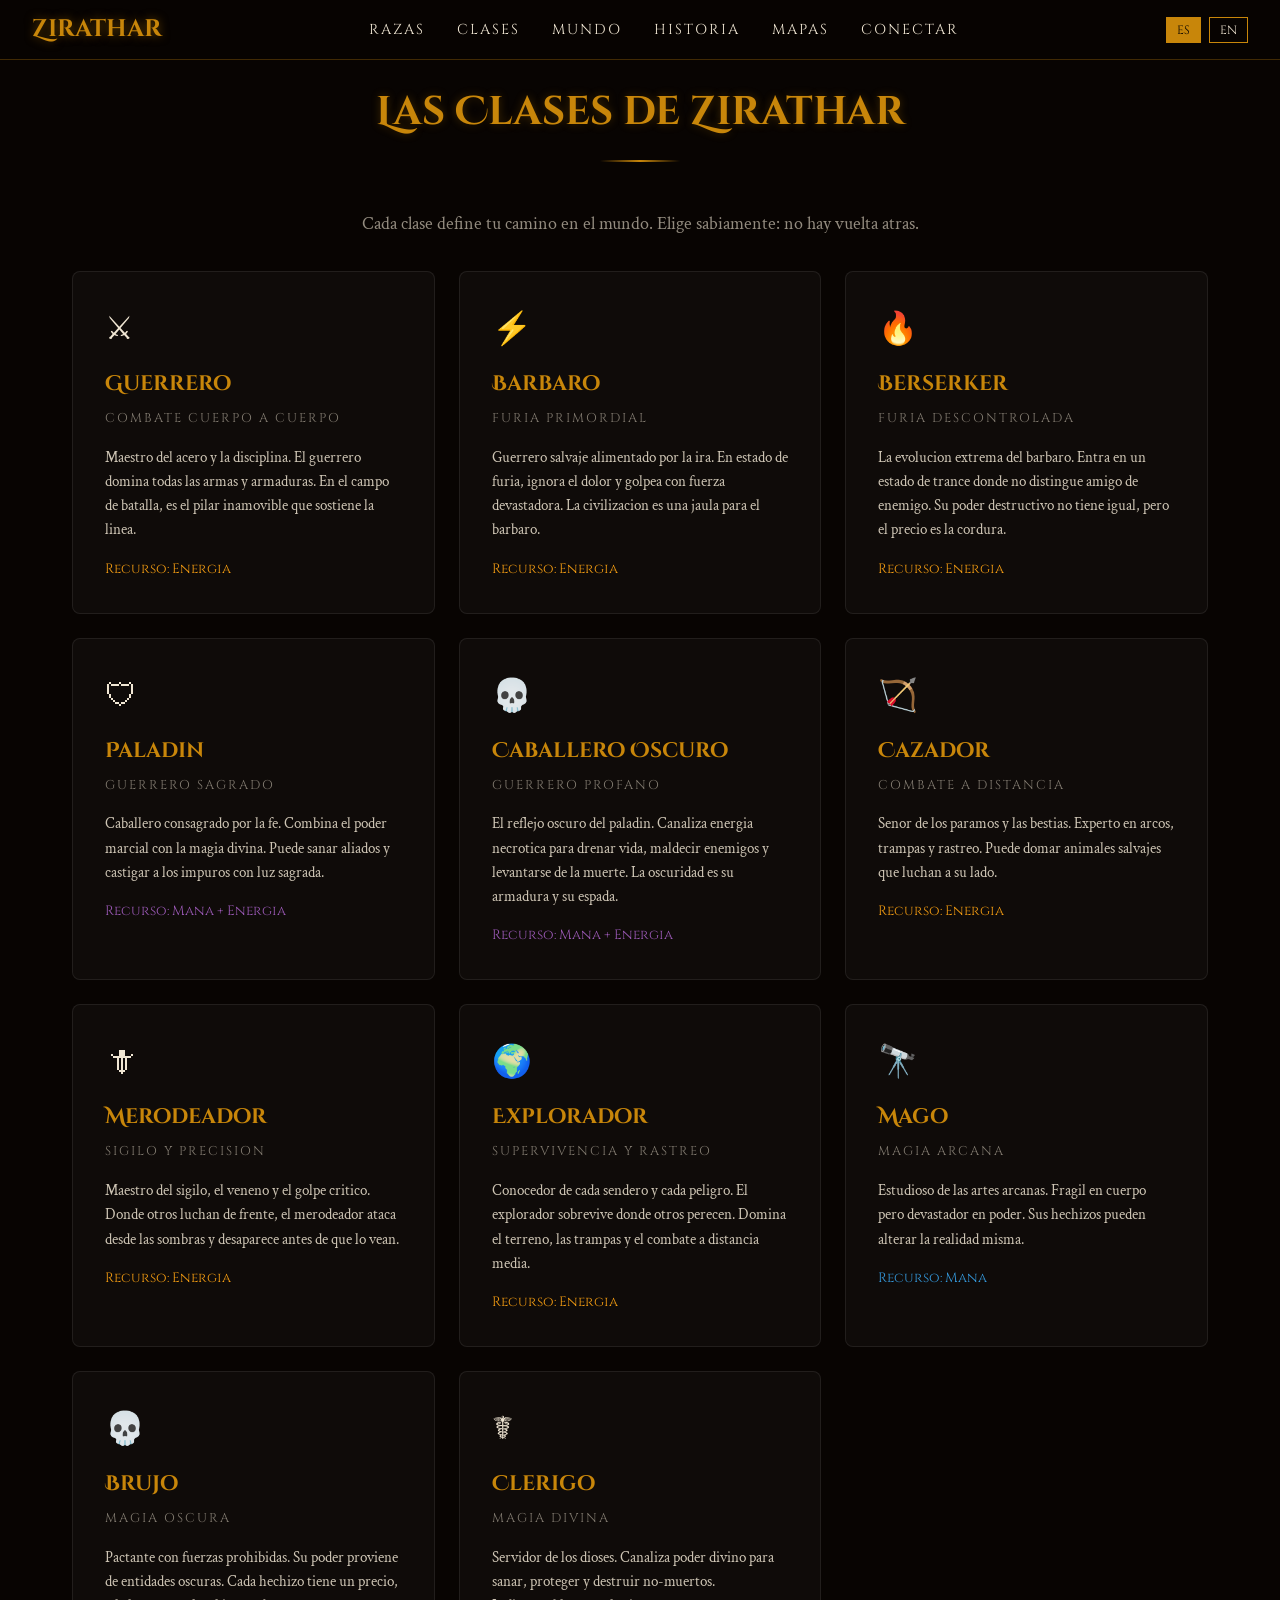
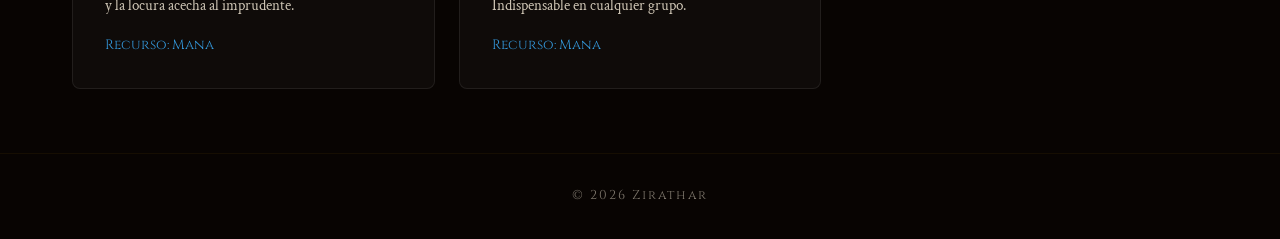
==== clases.html @ bd50918d "DioDem 6.4 — Web de Zirathar: mapas, historia, razas, clases, mundo" ====
<!DOCTYPE html>
<html lang="es">
<head>
  <meta charset="UTF-8">
  <meta name="viewport" content="width=device-width, initial-scale=1.0">
  <title>Clases — Zirathar</title>
  <link rel="stylesheet" href="css/estilos.css">
  <style>
    .clases-grid { display: grid; grid-template-columns: repeat(auto-fit, minmax(280px, 1fr)); gap: 1.5rem; max-width: 1200px; margin: 0 auto; padding: 0 2rem; }
    .clase-card { background: rgba(255,255,255,0.03); border: 1px solid rgba(255,255,255,0.08); border-radius: 8px; padding: 2rem; transition: all 0.4s; opacity:0; transform: translateY(30px); }
    .clase-card.visible { opacity:1; transform: translateY(0); }
    .clase-card:hover { transform: translateY(-5px); box-shadow: 0 8px 25px rgba(0,0,0,0.4); }
    .clase-icon { font-size: 2rem; margin-bottom: 0.8rem; display: block; }
    .clase-name { font-family: 'Cinzel Decorative', serif; font-size: 1.3rem; color: var(--dorado); margin-bottom: 0.5rem; }
    .clase-tipo { font-family: 'Cinzel', serif; font-size: 0.8rem; text-transform: uppercase; letter-spacing: 2px; opacity: 0.5; margin-bottom: 1rem; }
    .clase-desc { font-size: 0.95rem; opacity: 0.85; line-height: 1.6; }
    .clase-recurso { margin-top: 1rem; font-family: 'Cinzel', serif; font-size: 0.85rem; }
    .recurso-mana { color: #3498db; }
    .recurso-energia { color: #f39c12; }
    .recurso-ambos { color: #9b59b6; }
    .page-header { padding-top: 80px; text-align: center; padding-bottom: 2rem; }
  </style>
</head>
<body>
  <nav class="nav">
    <a href="index.html" class="nav-logo">Zirathar</a>
    <ul class="nav-links">
      <li><a href="razas.html">Razas</a></li>
      <li><a href="clases.html">Clases</a></li>
      <li><a href="mundo.html">Mundo</a></li>
      <li><a href="historia.html">Historia</a></li>
      <li><a href="mapas.html">Mapas</a></li>
      <li><a href="conectar.html">Conectar</a></li>
    </ul>
    <div class="lang-toggle">
      <button class="lang-btn active" id="lang-es">ES</button>
      <button class="lang-btn" id="lang-en">EN</button>
    </div>
  </nav>

  <div class="page-header">
    <h1 class="section-title">Las Clases de Zirathar</h1>
    <div class="section-line"></div>
    <p style="opacity:0.6; max-width:600px; margin:0 auto;">Cada clase define tu camino en el mundo. Elige sabiamente: no hay vuelta atras.</p>
  </div>

  <div class="clases-grid">
    <div class="clase-card reveal">
      <span class="clase-icon">&#9876;</span>
      <h3 class="clase-name">Guerrero</h3>
      <p class="clase-tipo">Combate cuerpo a cuerpo</p>
      <p class="clase-desc">Maestro del acero y la disciplina. El guerrero domina todas las armas y armaduras. En el campo de batalla, es el pilar inamovible que sostiene la linea.</p>
      <p class="clase-recurso recurso-energia">Recurso: Energia</p>
    </div>
    <div class="clase-card reveal">
      <span class="clase-icon">&#9889;</span>
      <h3 class="clase-name">Barbaro</h3>
      <p class="clase-tipo">Furia primordial</p>
      <p class="clase-desc">Guerrero salvaje alimentado por la ira. En estado de furia, ignora el dolor y golpea con fuerza devastadora. La civilizacion es una jaula para el barbaro.</p>
      <p class="clase-recurso recurso-energia">Recurso: Energia</p>
    </div>
    <div class="clase-card reveal">
      <span class="clase-icon">&#128293;</span>
      <h3 class="clase-name">Berserker</h3>
      <p class="clase-tipo">Furia descontrolada</p>
      <p class="clase-desc">La evolucion extrema del barbaro. Entra en un estado de trance donde no distingue amigo de enemigo. Su poder destructivo no tiene igual, pero el precio es la cordura.</p>
      <p class="clase-recurso recurso-energia">Recurso: Energia</p>
    </div>
    <div class="clase-card reveal">
      <span class="clase-icon">&#128737;</span>
      <h3 class="clase-name">Paladin</h3>
      <p class="clase-tipo">Guerrero sagrado</p>
      <p class="clase-desc">Caballero consagrado por la fe. Combina el poder marcial con la magia divina. Puede sanar aliados y castigar a los impuros con luz sagrada.</p>
      <p class="clase-recurso recurso-ambos">Recurso: Mana + Energia</p>
    </div>
    <div class="clase-card reveal">
      <span class="clase-icon">&#128128;</span>
      <h3 class="clase-name">Caballero Oscuro</h3>
      <p class="clase-tipo">Guerrero profano</p>
      <p class="clase-desc">El reflejo oscuro del paladin. Canaliza energia necrotica para drenar vida, maldecir enemigos y levantarse de la muerte. La oscuridad es su armadura y su espada.</p>
      <p class="clase-recurso recurso-ambos">Recurso: Mana + Energia</p>
    </div>
    <div class="clase-card reveal">
      <span class="clase-icon">&#127993;</span>
      <h3 class="clase-name">Cazador</h3>
      <p class="clase-tipo">Combate a distancia</p>
      <p class="clase-desc">Senor de los paramos y las bestias. Experto en arcos, trampas y rastreo. Puede domar animales salvajes que luchan a su lado.</p>
      <p class="clase-recurso recurso-energia">Recurso: Energia</p>
    </div>
    <div class="clase-card reveal">
      <span class="clase-icon">&#128481;</span>
      <h3 class="clase-name">Merodeador</h3>
      <p class="clase-tipo">Sigilo y precision</p>
      <p class="clase-desc">Maestro del sigilo, el veneno y el golpe critico. Donde otros luchan de frente, el merodeador ataca desde las sombras y desaparece antes de que lo vean.</p>
      <p class="clase-recurso recurso-energia">Recurso: Energia</p>
    </div>
    <div class="clase-card reveal">
      <span class="clase-icon">&#127757;</span>
      <h3 class="clase-name">Explorador</h3>
      <p class="clase-tipo">Supervivencia y rastreo</p>
      <p class="clase-desc">Conocedor de cada sendero y cada peligro. El explorador sobrevive donde otros perecen. Domina el terreno, las trampas y el combate a distancia media.</p>
      <p class="clase-recurso recurso-energia">Recurso: Energia</p>
    </div>
    <div class="clase-card reveal">
      <span class="clase-icon">&#128301;</span>
      <h3 class="clase-name">Mago</h3>
      <p class="clase-tipo">Magia arcana</p>
      <p class="clase-desc">Estudioso de las artes arcanas. Fragil en cuerpo pero devastador en poder. Sus hechizos pueden alterar la realidad misma.</p>
      <p class="clase-recurso recurso-mana">Recurso: Mana</p>
    </div>
    <div class="clase-card reveal">
      <span class="clase-icon">&#128128;</span>
      <h3 class="clase-name">Brujo</h3>
      <p class="clase-tipo">Magia oscura</p>
      <p class="clase-desc">Pactante con fuerzas prohibidas. Su poder proviene de entidades oscuras. Cada hechizo tiene un precio, y la locura acecha al imprudente.</p>
      <p class="clase-recurso recurso-mana">Recurso: Mana</p>
    </div>
    <div class="clase-card reveal">
      <span class="clase-icon">&#9764;</span>
      <h3 class="clase-name">Clerigo</h3>
      <p class="clase-tipo">Magia divina</p>
      <p class="clase-desc">Servidor de los dioses. Canaliza poder divino para sanar, proteger y destruir no-muertos. Indispensable en cualquier grupo.</p>
      <p class="clase-recurso recurso-mana">Recurso: Mana</p>
    </div>
  </div>

  <footer class="footer" style="margin-top:4rem;">
    <p>&copy; 2026 Zirathar</p>
  </footer>
  <script src="js/main.js"></script>
</body>
</html>
---- css/estilos.css ----
/* ═══════════════════════════════════════════
   ZIRATHAR — Estilos compartidos
   ═══════════════════════════════════════════ */

@import url('https://fonts.googleapis.com/css2?family=Cinzel+Decorative:wght@400;700;900&family=Cinzel:wght@400;600;700&family=Crimson+Text:ital,wght@0,400;0,600;0,700;1,400&display=swap');

:root {
  --fondo: #080402;
  --dorado: #c8860a;
  --naranja: #ff8c42;
  --pergamino: #f0e6d3;
  --purpura: #7b2fbe;
  --rojo: #e74c3c;
  --verde: #27ae60;
  --violeta: #8e44ad;
  --naranja-reino: #e67e22;
  --azul: #3498db;
}

* { margin: 0; padding: 0; box-sizing: border-box; }

html {
  scroll-behavior: smooth;
}

body {
  background: var(--fondo);
  color: var(--pergamino);
  font-family: 'Crimson Text', Georgia, serif;
  font-size: 18px;
  line-height: 1.6;
  overflow-x: hidden;
}

/* ═══ NAV ═══ */
.nav {
  position: fixed;
  top: 0;
  left: 0;
  width: 100%;
  z-index: 1000;
  background: rgba(8, 4, 2, 0.92);
  backdrop-filter: blur(10px);
  border-bottom: 1px solid rgba(200, 134, 10, 0.3);
  padding: 0 2rem;
  display: flex;
  align-items: center;
  justify-content: space-between;
  height: 60px;
}

.nav-logo {
  font-family: 'Cinzel Decorative', serif;
  font-size: 1.5rem;
  font-weight: 700;
  color: var(--dorado);
  text-decoration: none;
  text-shadow: 0 0 10px rgba(200, 134, 10, 0.5);
}

.nav-links {
  display: flex;
  gap: 2rem;
  list-style: none;
}

.nav-links a {
  font-family: 'Cinzel', serif;
  font-size: 0.9rem;
  color: var(--pergamino);
  text-decoration: none;
  text-transform: uppercase;
  letter-spacing: 2px;
  transition: color 0.3s, text-shadow 0.3s;
}

.nav-links a:hover {
  color: var(--naranja);
  text-shadow: 0 0 8px rgba(255, 140, 66, 0.5);
}

.lang-toggle {
  display: flex;
  gap: 0.5rem;
}

.lang-btn {
  background: none;
  border: 1px solid var(--dorado);
  color: var(--pergamino);
  font-family: 'Cinzel', serif;
  font-size: 0.75rem;
  padding: 4px 10px;
  cursor: pointer;
  transition: all 0.3s;
  text-transform: uppercase;
}

.lang-btn.active {
  background: var(--dorado);
  color: var(--fondo);
}

.lang-btn:hover {
  background: rgba(200, 134, 10, 0.3);
}

/* ═══ HERO ═══ */
.hero {
  position: relative;
  width: 100%;
  height: 100vh;
  display: flex;
  flex-direction: column;
  align-items: center;
  justify-content: center;
  text-align: center;
  overflow: hidden;
}

.hero-canvas {
  position: absolute;
  top: 0;
  left: 0;
  width: 100%;
  height: 100%;
  z-index: 0;
}

.hero-content {
  position: relative;
  z-index: 1;
}

.hero-title {
  font-family: 'Cinzel Decorative', serif;
  font-size: clamp(3rem, 8vw, 7rem);
  font-weight: 900;
  color: var(--naranja);
  text-shadow:
    0 0 20px rgba(255, 107, 53, 0.8),
    0 0 40px rgba(255, 107, 53, 0.5),
    0 0 80px rgba(255, 107, 53, 0.3),
    0 4px 8px rgba(0, 0, 0, 0.8);
  letter-spacing: 8px;
  margin-bottom: 1rem;
  animation: flamePulse 3s ease-in-out infinite alternate;
}

@keyframes flamePulse {
  0% { text-shadow: 0 0 20px rgba(255, 107, 53, 0.8), 0 0 40px rgba(255, 107, 53, 0.5), 0 0 80px rgba(255, 107, 53, 0.3); }
  100% { text-shadow: 0 0 30px rgba(255, 140, 66, 1), 0 0 60px rgba(255, 140, 66, 0.7), 0 0 100px rgba(200, 134, 10, 0.4); }
}

.hero-subtitle {
  font-family: 'Cinzel', serif;
  font-size: clamp(1rem, 2.5vw, 1.5rem);
  color: var(--pergamino);
  opacity: 0.85;
  margin-bottom: 2.5rem;
  letter-spacing: 3px;
}

.hero-buttons {
  display: flex;
  gap: 1.5rem;
  flex-wrap: wrap;
  justify-content: center;
}

.btn {
  font-family: 'Cinzel', serif;
  font-size: 0.95rem;
  text-transform: uppercase;
  letter-spacing: 2px;
  padding: 14px 32px;
  border: 2px solid var(--dorado);
  text-decoration: none;
  transition: all 0.3s;
  cursor: pointer;
}

.btn-primary {
  background: linear-gradient(135deg, var(--naranja), var(--dorado));
  color: var(--fondo);
  border-color: var(--naranja);
}

.btn-primary:hover {
  background: linear-gradient(135deg, #ff6b35, var(--naranja));
  box-shadow: 0 0 20px rgba(255, 140, 66, 0.5);
  transform: translateY(-2px);
}

.btn-secondary {
  background: transparent;
  color: var(--pergamino);
}

.btn-secondary:hover {
  background: rgba(200, 134, 10, 0.15);
  box-shadow: 0 0 15px rgba(200, 134, 10, 0.3);
  transform: translateY(-2px);
}

/* ═══ SECCIONES ═══ */
section {
  padding: 5rem 2rem;
  max-width: 1200px;
  margin: 0 auto;
}

.section-title {
  font-family: 'Cinzel Decorative', serif;
  font-size: clamp(1.8rem, 4vw, 2.5rem);
  color: var(--dorado);
  text-align: center;
  margin-bottom: 1rem;
  text-shadow: 0 0 10px rgba(200, 134, 10, 0.3);
}

.section-line {
  width: 80px;
  height: 2px;
  background: linear-gradient(90deg, transparent, var(--dorado), transparent);
  margin: 0 auto 3rem;
}

/* ═══ REINOS / CARDS ═══ */
.reinos-grid {
  display: grid;
  grid-template-columns: repeat(auto-fit, minmax(220px, 1fr));
  gap: 1.5rem;
}

.reino-card {
  background: rgba(255, 255, 255, 0.03);
  border: 1px solid rgba(255, 255, 255, 0.08);
  border-radius: 8px;
  padding: 2rem 1.5rem;
  text-align: center;
  transition: all 0.4s;
  opacity: 0;
  transform: translateY(30px);
}

.reino-card.visible {
  opacity: 1;
  transform: translateY(0);
}

.reino-card:hover {
  transform: translateY(-8px);
  border-color: var(--color-reino, var(--dorado));
  box-shadow: 0 8px 30px rgba(0, 0, 0, 0.4), 0 0 15px var(--glow-color, rgba(200, 134, 10, 0.2));
}

.reino-icon {
  font-size: 2.5rem;
  margin-bottom: 1rem;
  display: block;
}

.reino-name {
  font-family: 'Cinzel Decorative', serif;
  font-size: 1.3rem;
  margin-bottom: 0.3rem;
}

.reino-capital {
  font-family: 'Cinzel', serif;
  font-size: 0.85rem;
  opacity: 0.6;
  margin-bottom: 1rem;
  letter-spacing: 1px;
}

.reino-lore {
  font-style: italic;
  font-size: 0.95rem;
  opacity: 0.8;
  line-height: 1.5;
  margin-bottom: 1.2rem;
}

.reino-link {
  font-family: 'Cinzel', serif;
  font-size: 0.8rem;
  text-transform: uppercase;
  letter-spacing: 2px;
  text-decoration: none;
  transition: color 0.3s;
}

/* Colores por reino */
.reino-humanos { --color-reino: #e74c3c; --glow-color: rgba(231, 76, 60, 0.3); }
.reino-humanos .reino-name, .reino-humanos .reino-link { color: #e74c3c; }

.reino-elfos { --color-reino: #27ae60; --glow-color: rgba(39, 174, 96, 0.3); }
.reino-elfos .reino-name, .reino-elfos .reino-link { color: #27ae60; }

.reino-drows { --color-reino: #8e44ad; --glow-color: rgba(142, 68, 173, 0.3); }
.reino-drows .reino-name, .reino-drows .reino-link { color: #8e44ad; }

.reino-orcos { --color-reino: #e67e22; --glow-color: rgba(230, 126, 34, 0.3); }
.reino-orcos .reino-name, .reino-orcos .reino-link { color: #e67e22; }

.reino-enanos { --color-reino: #3498db; --glow-color: rgba(52, 152, 219, 0.3); }
.reino-enanos .reino-name, .reino-enanos .reino-link { color: #3498db; }

/* ═══ LORE QUOTE ═══ */
.lore-section {
  text-align: center;
  padding: 4rem 2rem;
  position: relative;
}

.lore-quote {
  font-family: 'Crimson Text', serif;
  font-style: italic;
  font-size: clamp(1.1rem, 2vw, 1.4rem);
  color: var(--pergamino);
  opacity: 0.8;
  max-width: 700px;
  margin: 0 auto;
  line-height: 1.8;
  padding: 2rem;
  border-left: 3px solid var(--dorado);
  text-align: left;
}

.lore-author {
  font-family: 'Cinzel', serif;
  font-size: 0.9rem;
  color: var(--dorado);
  margin-top: 1.5rem;
  text-align: right;
  opacity: 0.7;
}

/* ═══ CONECTAR ═══ */
.conectar-section {
  text-align: center;
}

.conectar-box {
  background: rgba(200, 134, 10, 0.05);
  border: 1px solid rgba(200, 134, 10, 0.2);
  border-radius: 12px;
  padding: 3rem;
  max-width: 500px;
  margin: 0 auto;
}

.server-info {
  font-family: 'Cinzel', serif;
  font-size: 1.1rem;
  margin-bottom: 0.5rem;
}

.server-ip {
  font-family: monospace;
  font-size: 1.3rem;
  color: var(--naranja);
  background: rgba(255, 140, 66, 0.1);
  padding: 8px 20px;
  border-radius: 6px;
  display: inline-block;
  margin: 1rem 0;
  letter-spacing: 1px;
}

/* ═══ FOOTER ═══ */
.footer {
  text-align: center;
  padding: 2rem;
  border-top: 1px solid rgba(200, 134, 10, 0.15);
  font-family: 'Cinzel', serif;
  font-size: 0.8rem;
  opacity: 0.5;
  letter-spacing: 2px;
}

/* ═══ RESPONSIVE ═══ */
@media (max-width: 768px) {
  .nav { padding: 0 1rem; }
  .nav-links { gap: 1rem; }
  .nav-links a { font-size: 0.75rem; letter-spacing: 1px; }
  .hero-buttons { flex-direction: column; align-items: center; }
  .reinos-grid { grid-template-columns: 1fr 1fr; }
}

@media (max-width: 480px) {
  .nav-links { display: none; }
  .reinos-grid { grid-template-columns: 1fr; }
}
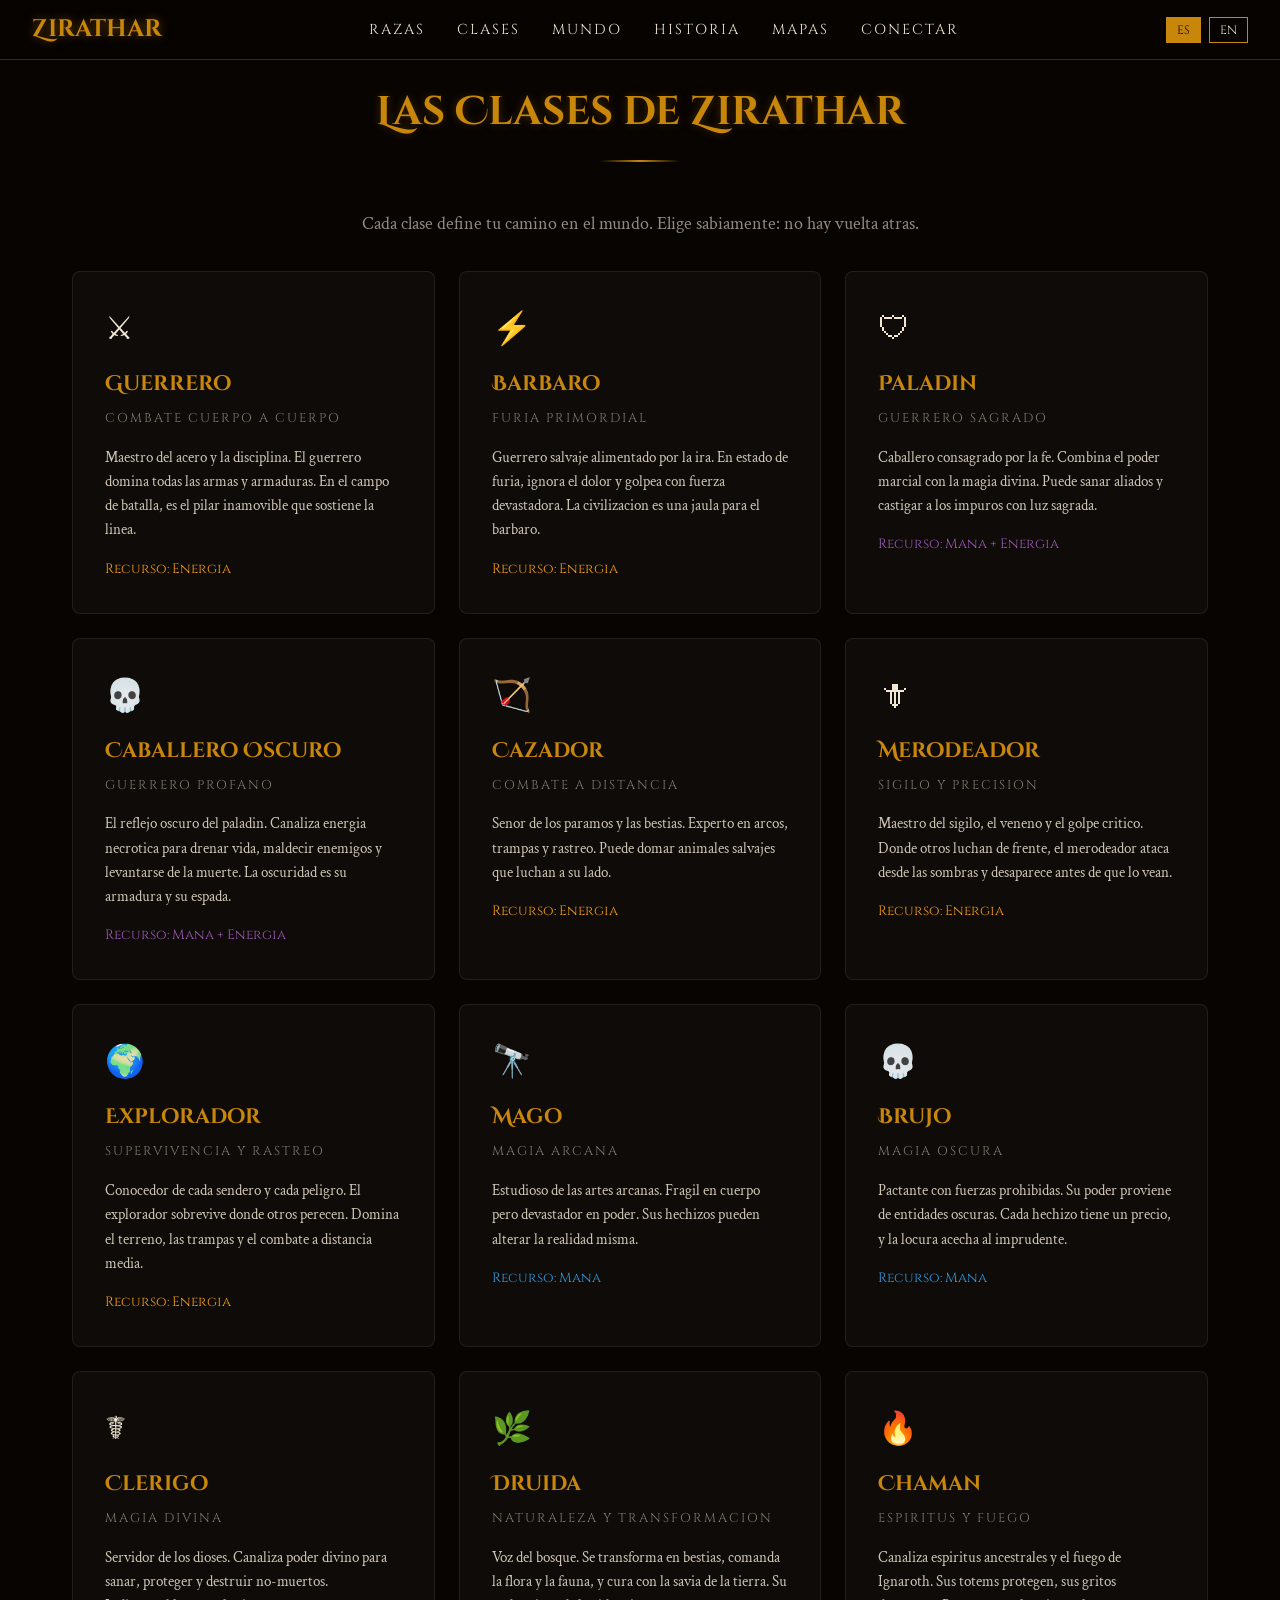
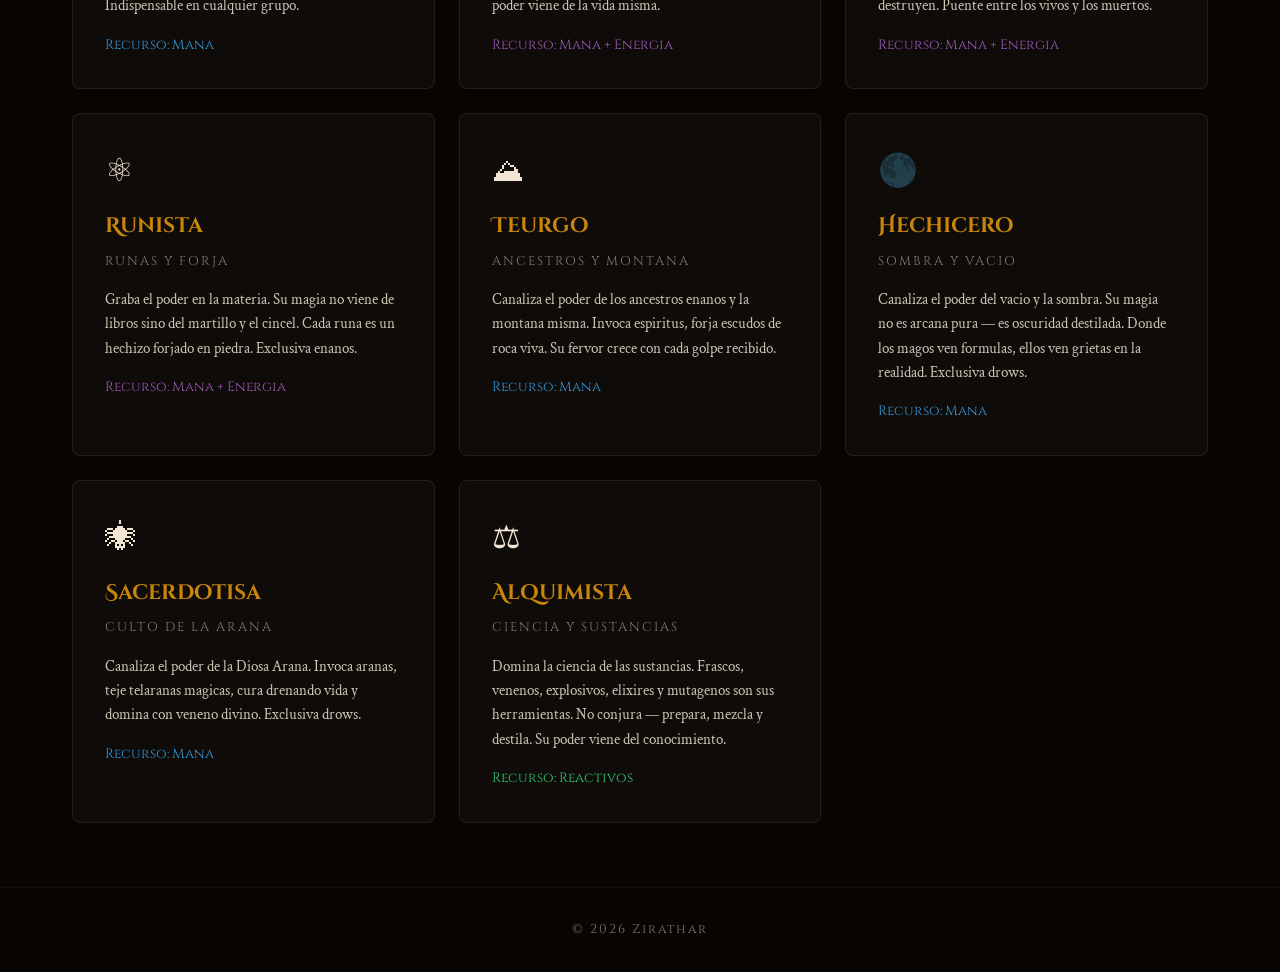
==== commit bef529e3: "Agregar 7 clases faltantes + Alquimista, quitar Berserker duplicado Co-Authored-By: Claude Opus 4.6 " ====
--- a/clases.html
+++ b/clases.html
@@ -60,13 +60,6 @@
       <p class="clase-recurso recurso-energia">Recurso: Energia</p>
     </div>
     <div class="clase-card reveal">
-      <span class="clase-icon">&#128293;</span>
-      <h3 class="clase-name">Berserker</h3>
-      <p class="clase-tipo">Furia descontrolada</p>
-      <p class="clase-desc">La evolucion extrema del barbaro. Entra en un estado de trance donde no distingue amigo de enemigo. Su poder destructivo no tiene igual, pero el precio es la cordura.</p>
-      <p class="clase-recurso recurso-energia">Recurso: Energia</p>
-    </div>
-    <div class="clase-card reveal">
       <span class="clase-icon">&#128737;</span>
       <h3 class="clase-name">Paladin</h3>
       <p class="clase-tipo">Guerrero sagrado</p>
@@ -122,6 +115,55 @@
       <p class="clase-desc">Servidor de los dioses. Canaliza poder divino para sanar, proteger y destruir no-muertos. Indispensable en cualquier grupo.</p>
       <p class="clase-recurso recurso-mana">Recurso: Mana</p>
     </div>
+    <div class="clase-card reveal">
+      <span class="clase-icon">&#127807;</span>
+      <h3 class="clase-name">Druida</h3>
+      <p class="clase-tipo">Naturaleza y transformacion</p>
+      <p class="clase-desc">Voz del bosque. Se transforma en bestias, comanda la flora y la fauna, y cura con la savia de la tierra. Su poder viene de la vida misma.</p>
+      <p class="clase-recurso recurso-ambos">Recurso: Mana + Energia</p>
+    </div>
+    <div class="clase-card reveal">
+      <span class="clase-icon">&#128293;</span>
+      <h3 class="clase-name">Chaman</h3>
+      <p class="clase-tipo">Espiritus y fuego</p>
+      <p class="clase-desc">Canaliza espiritus ancestrales y el fuego de Ignaroth. Sus totems protegen, sus gritos destruyen. Puente entre los vivos y los muertos.</p>
+      <p class="clase-recurso recurso-ambos">Recurso: Mana + Energia</p>
+    </div>
+    <div class="clase-card reveal">
+      <span class="clase-icon">&#9883;</span>
+      <h3 class="clase-name">Runista</h3>
+      <p class="clase-tipo">Runas y forja</p>
+      <p class="clase-desc">Graba el poder en la materia. Su magia no viene de libros sino del martillo y el cincel. Cada runa es un hechizo forjado en piedra. Exclusiva enanos.</p>
+      <p class="clase-recurso recurso-ambos">Recurso: Mana + Energia</p>
+    </div>
+    <div class="clase-card reveal">
+      <span class="clase-icon">&#9968;</span>
+      <h3 class="clase-name">Teurgo</h3>
+      <p class="clase-tipo">Ancestros y montana</p>
+      <p class="clase-desc">Canaliza el poder de los ancestros enanos y la montana misma. Invoca espiritus, forja escudos de roca viva. Su fervor crece con cada golpe recibido.</p>
+      <p class="clase-recurso recurso-mana">Recurso: Mana</p>
+    </div>
+    <div class="clase-card reveal">
+      <span class="clase-icon">&#127761;</span>
+      <h3 class="clase-name">Hechicero</h3>
+      <p class="clase-tipo">Sombra y vacio</p>
+      <p class="clase-desc">Canaliza el poder del vacio y la sombra. Su magia no es arcana pura — es oscuridad destilada. Donde los magos ven formulas, ellos ven grietas en la realidad. Exclusiva drows.</p>
+      <p class="clase-recurso recurso-mana">Recurso: Mana</p>
+    </div>
+    <div class="clase-card reveal">
+      <span class="clase-icon">&#128375;</span>
+      <h3 class="clase-name">Sacerdotisa</h3>
+      <p class="clase-tipo">Culto de la Arana</p>
+      <p class="clase-desc">Canaliza el poder de la Diosa Arana. Invoca aranas, teje telaranas magicas, cura drenando vida y domina con veneno divino. Exclusiva drows.</p>
+      <p class="clase-recurso recurso-mana">Recurso: Mana</p>
+    </div>
+    <div class="clase-card reveal">
+      <span class="clase-icon">&#9878;</span>
+      <h3 class="clase-name">Alquimista</h3>
+      <p class="clase-tipo">Ciencia y sustancias</p>
+      <p class="clase-desc">Domina la ciencia de las sustancias. Frascos, venenos, explosivos, elixires y mutagenos son sus herramientas. No conjura — prepara, mezcla y destila. Su poder viene del conocimiento.</p>
+      <p class="clase-recurso" style="color: #2ecc71;">Recurso: Reactivos</p>
+    </div>
   </div>
 
   <footer class="footer" style="margin-top:4rem;">
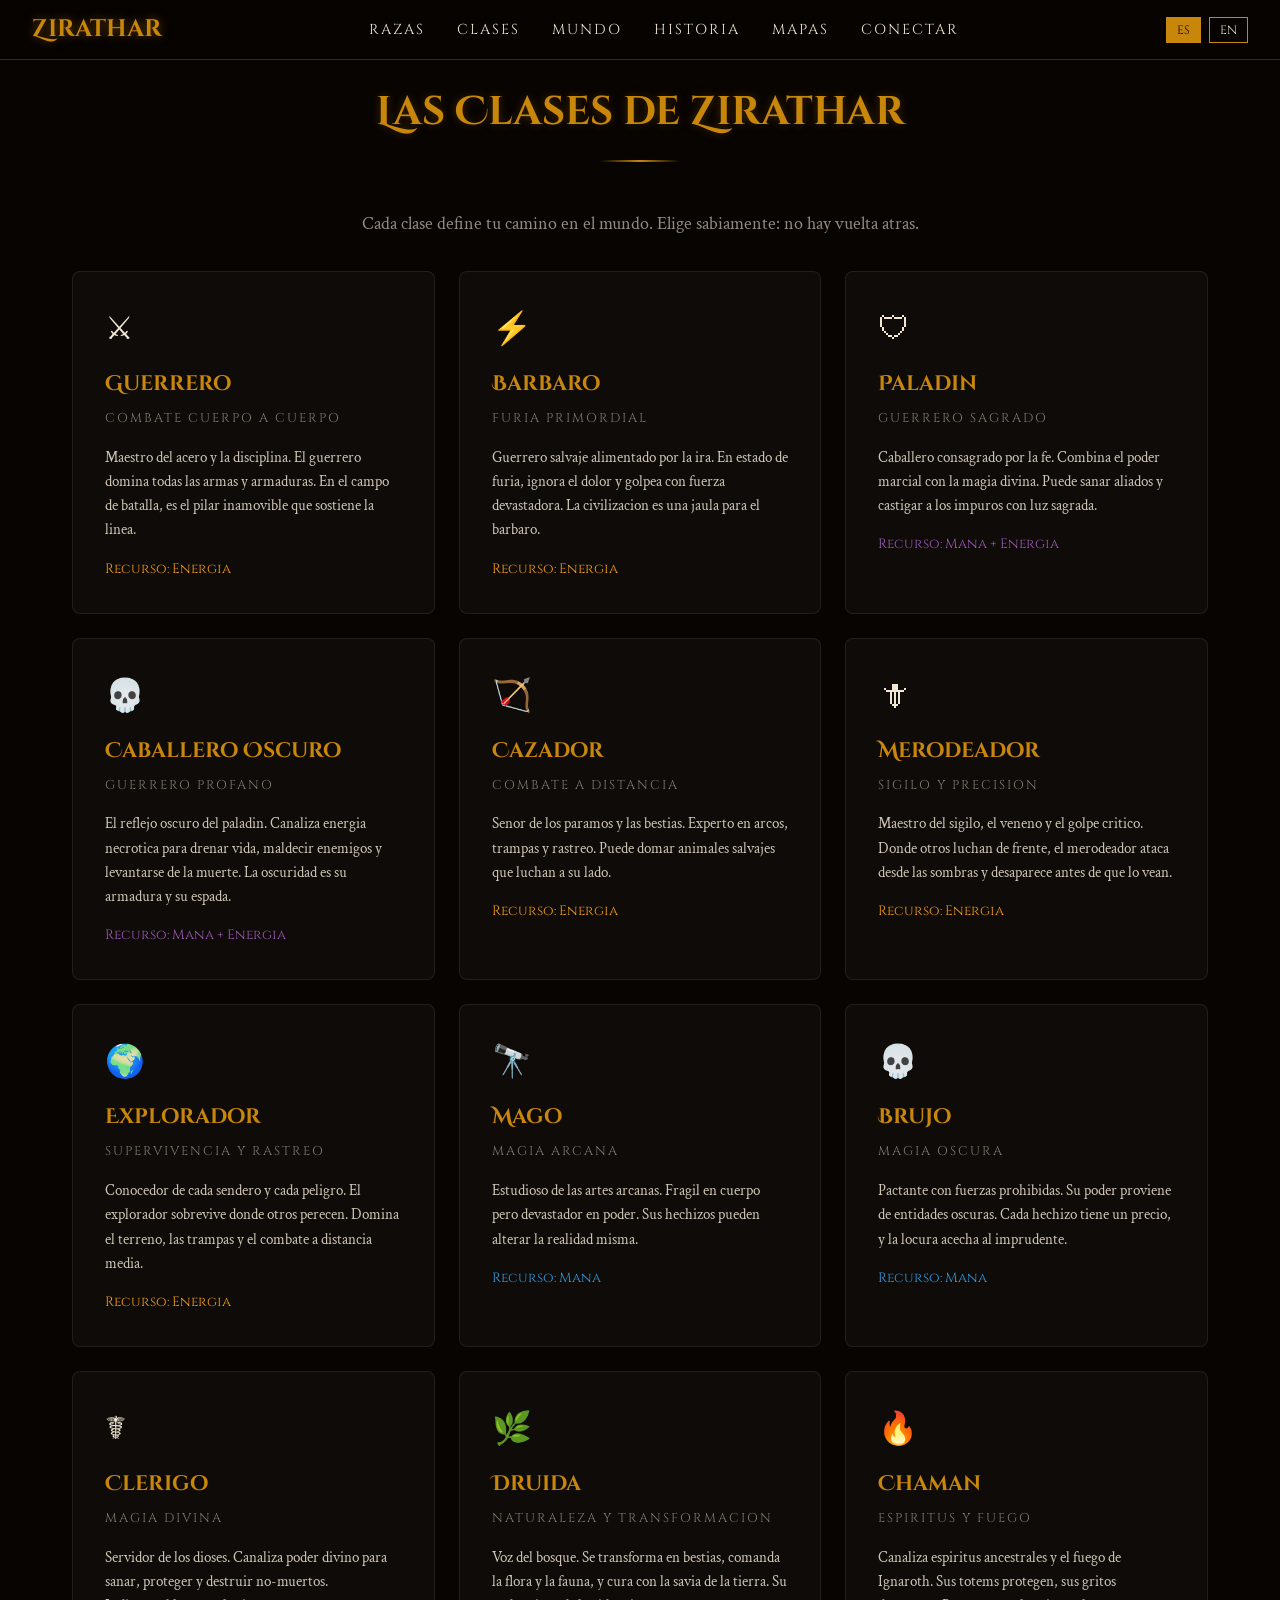
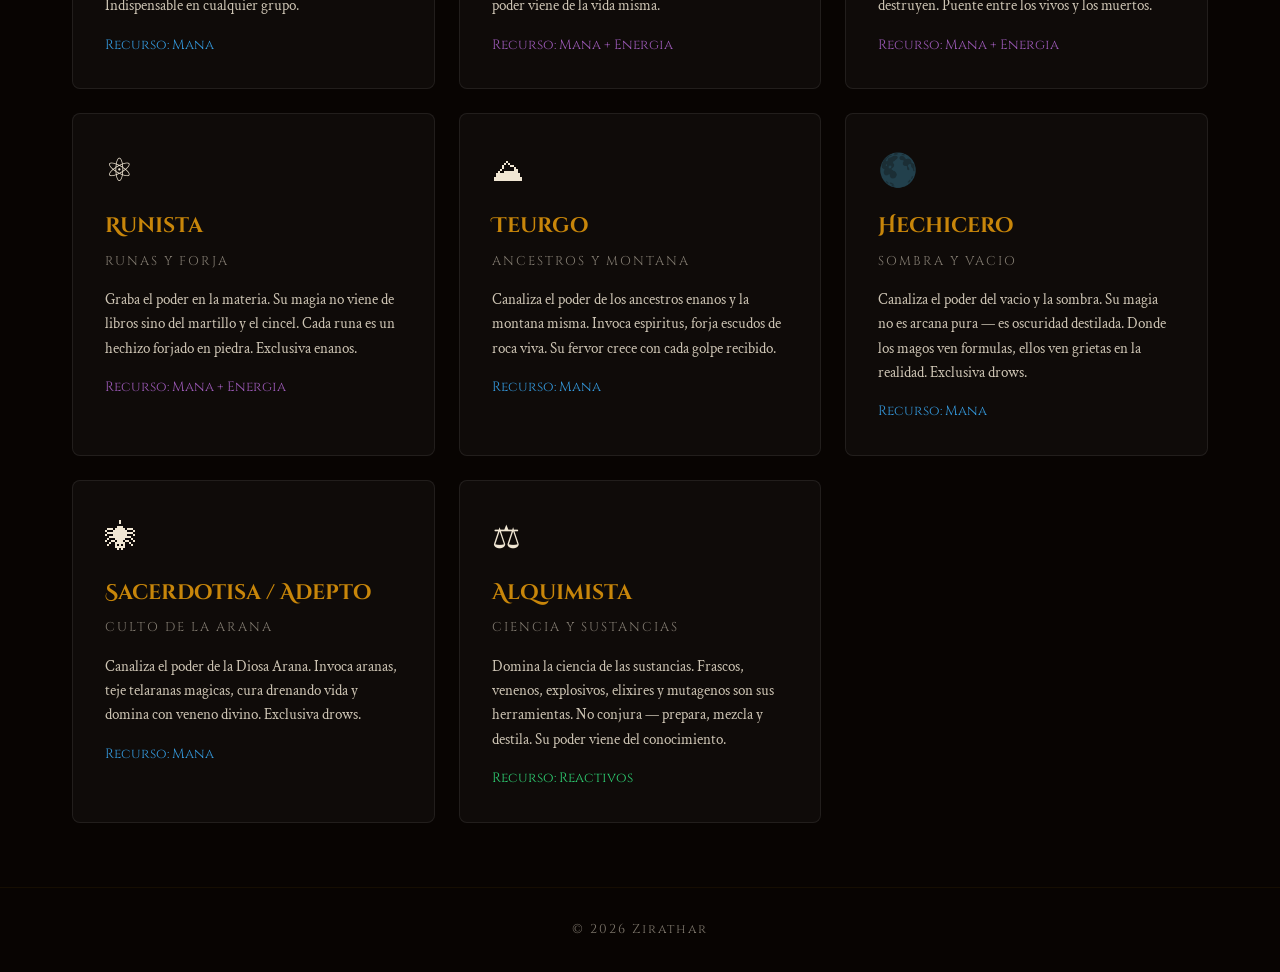
==== commit c96f4b67: "Sacerdotisa → Sacerdotisa / Adepto Co-Authored-By: Claude Opus 4.6 (1M context) <noreply@anthropic.c" ====
--- a/clases.html
+++ b/clases.html
@@ -152,7 +152,7 @@
     </div>
     <div class="clase-card reveal">
       <span class="clase-icon">&#128375;</span>
-      <h3 class="clase-name">Sacerdotisa</h3>
+      <h3 class="clase-name">Sacerdotisa / Adepto</h3>
       <p class="clase-tipo">Culto de la Arana</p>
       <p class="clase-desc">Canaliza el poder de la Diosa Arana. Invoca aranas, teje telaranas magicas, cura drenando vida y domina con veneno divino. Exclusiva drows.</p>
       <p class="clase-recurso recurso-mana">Recurso: Mana</p>
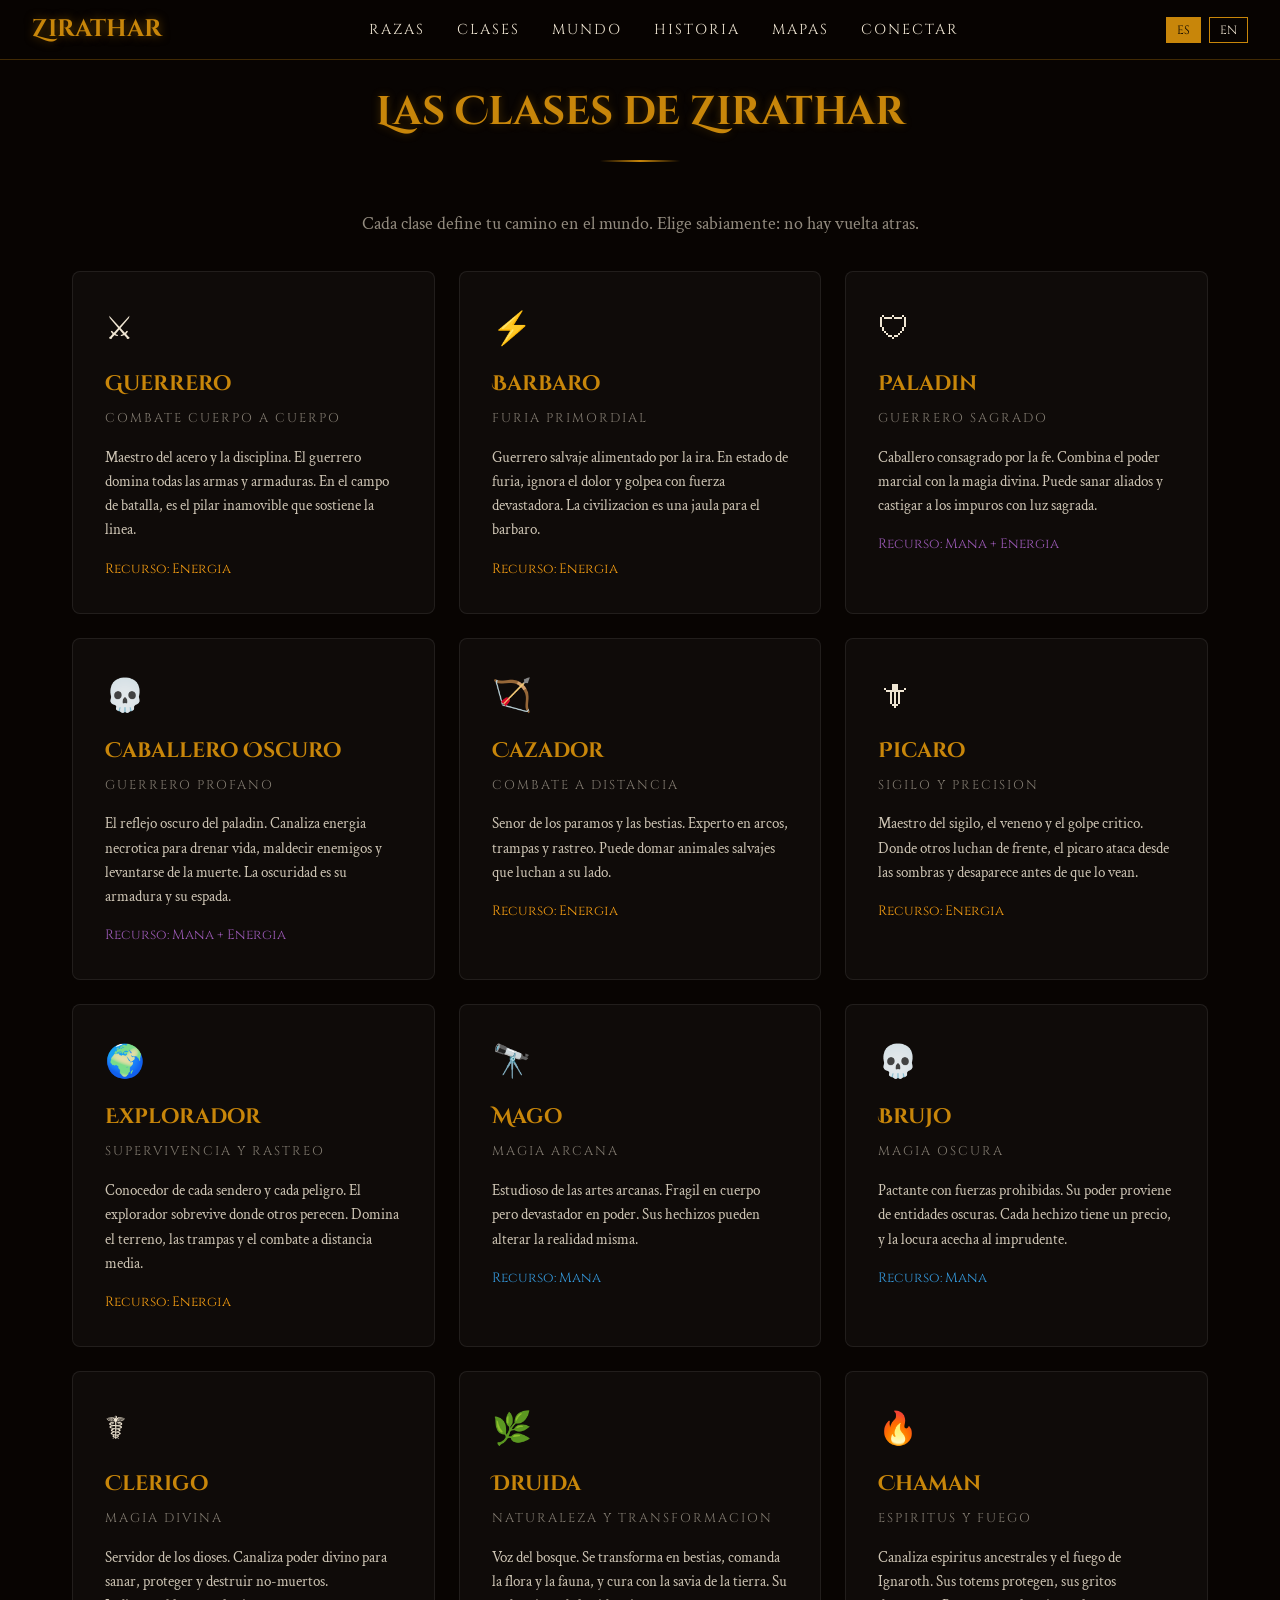
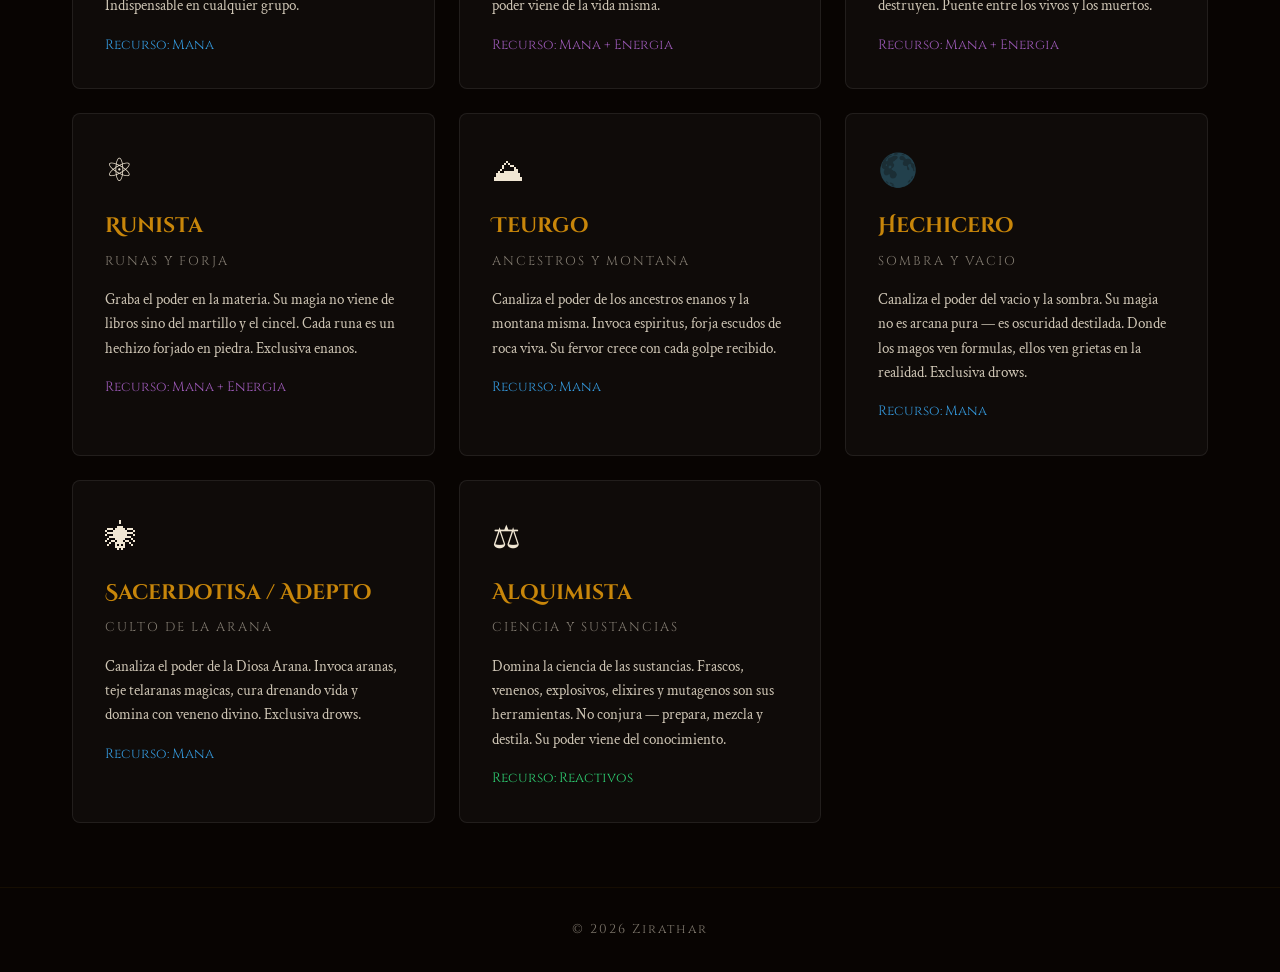
==== commit 3c5899b7: "Merodeador → Pícaro en clases.html, mapas.html y mapas.json Co-Authored-By: Claude Opus 4.6 (1M cont" ====
--- a/clases.html
+++ b/clases.html
@@ -82,9 +82,9 @@
     </div>
     <div class="clase-card reveal">
       <span class="clase-icon">&#128481;</span>
-      <h3 class="clase-name">Merodeador</h3>
+      <h3 class="clase-name">Picaro</h3>
       <p class="clase-tipo">Sigilo y precision</p>
-      <p class="clase-desc">Maestro del sigilo, el veneno y el golpe critico. Donde otros luchan de frente, el merodeador ataca desde las sombras y desaparece antes de que lo vean.</p>
+      <p class="clase-desc">Maestro del sigilo, el veneno y el golpe critico. Donde otros luchan de frente, el picaro ataca desde las sombras y desaparece antes de que lo vean.</p>
       <p class="clase-recurso recurso-energia">Recurso: Energia</p>
     </div>
     <div class="clase-card reveal">
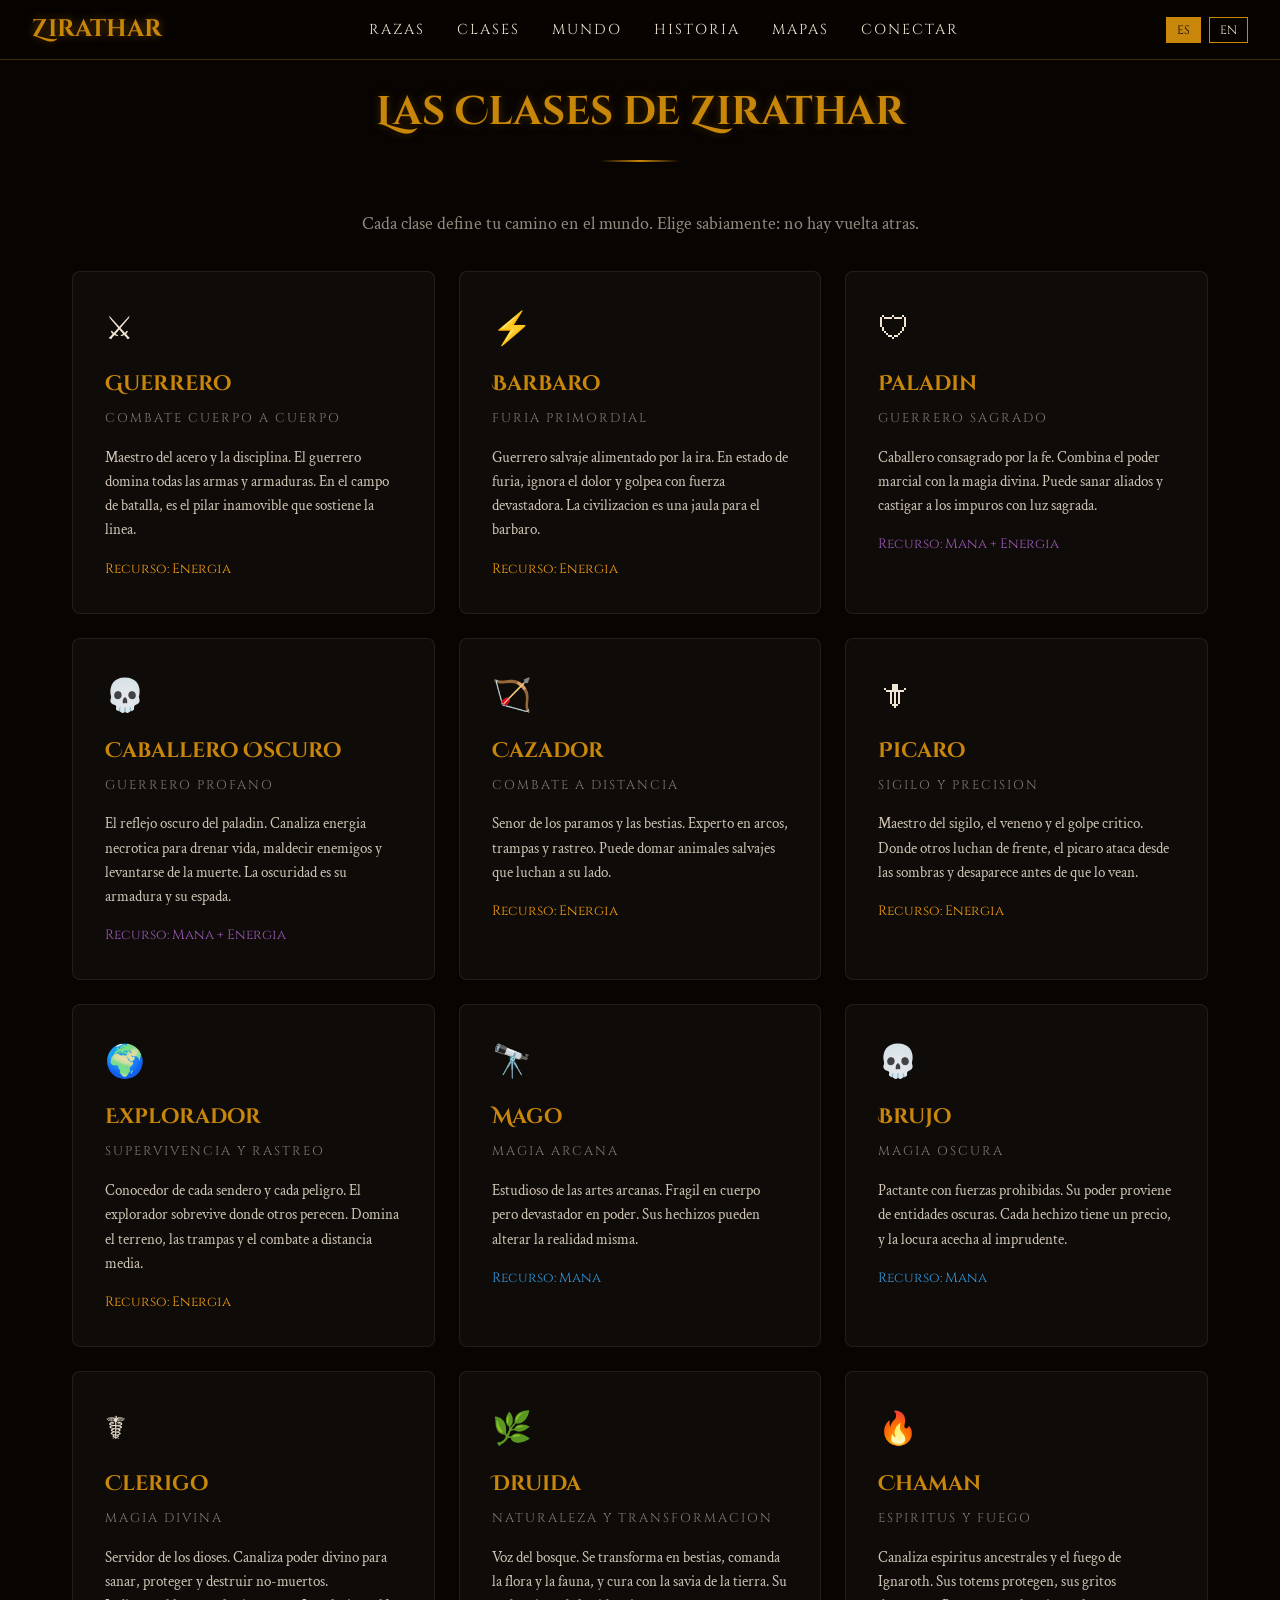
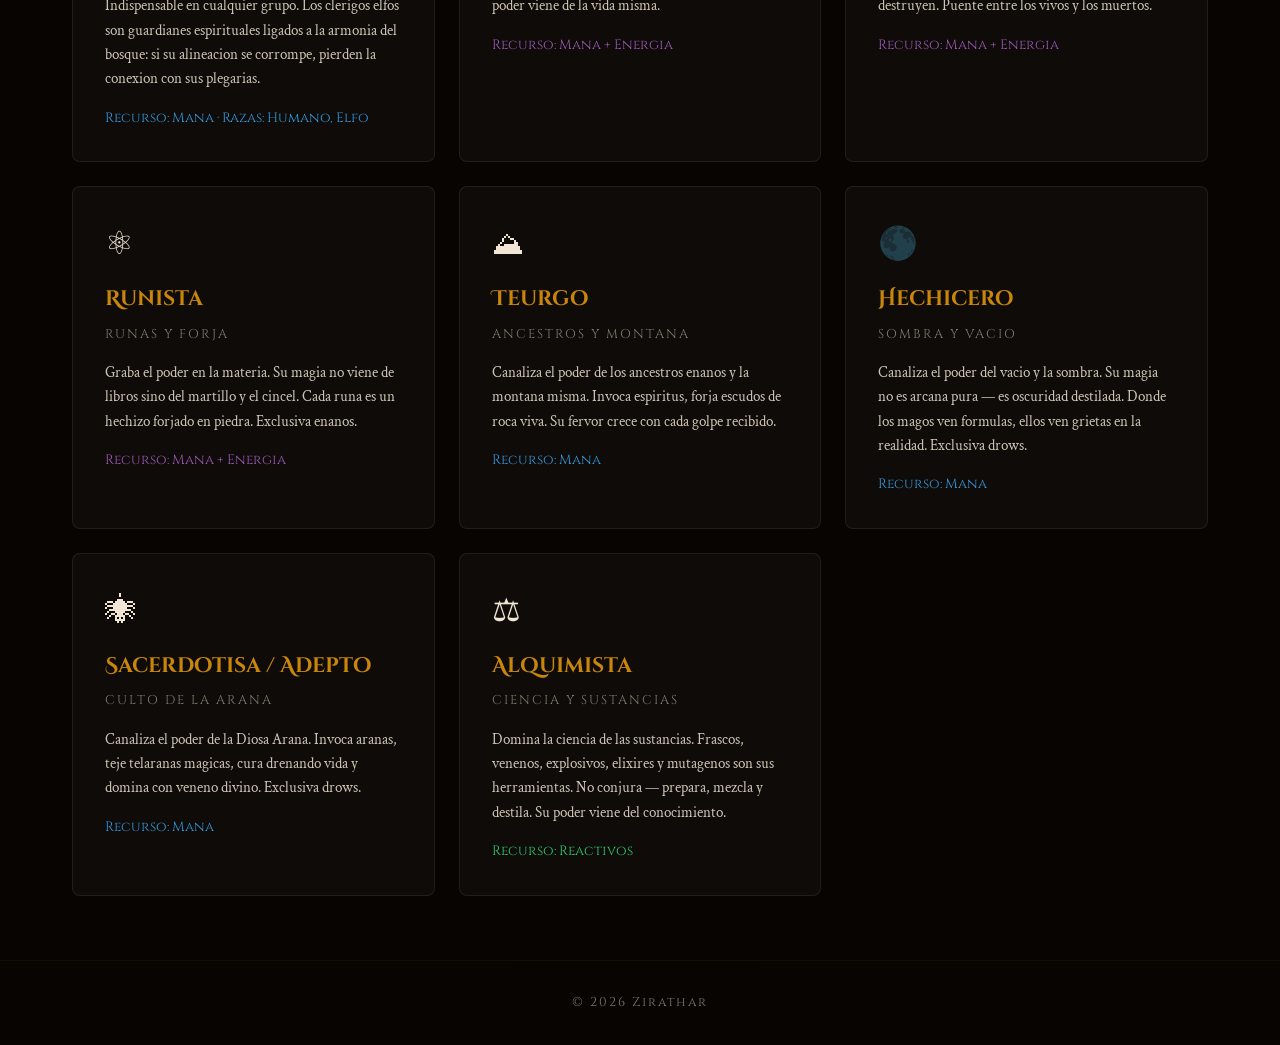
==== commit 4a52fdf7: "Clérigo Elfo: actualizar web con nueva clase disponible Co-Authored-By: Claude Opus 4.6 (1M context)" ====
--- a/clases.html
+++ b/clases.html
@@ -112,8 +112,8 @@
       <span class="clase-icon">&#9764;</span>
       <h3 class="clase-name">Clerigo</h3>
       <p class="clase-tipo">Magia divina</p>
-      <p class="clase-desc">Servidor de los dioses. Canaliza poder divino para sanar, proteger y destruir no-muertos. Indispensable en cualquier grupo.</p>
-      <p class="clase-recurso recurso-mana">Recurso: Mana</p>
+      <p class="clase-desc">Servidor de los dioses. Canaliza poder divino para sanar, proteger y destruir no-muertos. Indispensable en cualquier grupo. Los clerigos elfos son guardianes espirituales ligados a la armonia del bosque: si su alineacion se corrompe, pierden la conexion con sus plegarias.</p>
+      <p class="clase-recurso recurso-mana">Recurso: Mana &middot; Razas: Humano, Elfo</p>
     </div>
     <div class="clase-card reveal">
       <span class="clase-icon">&#127807;</span>
